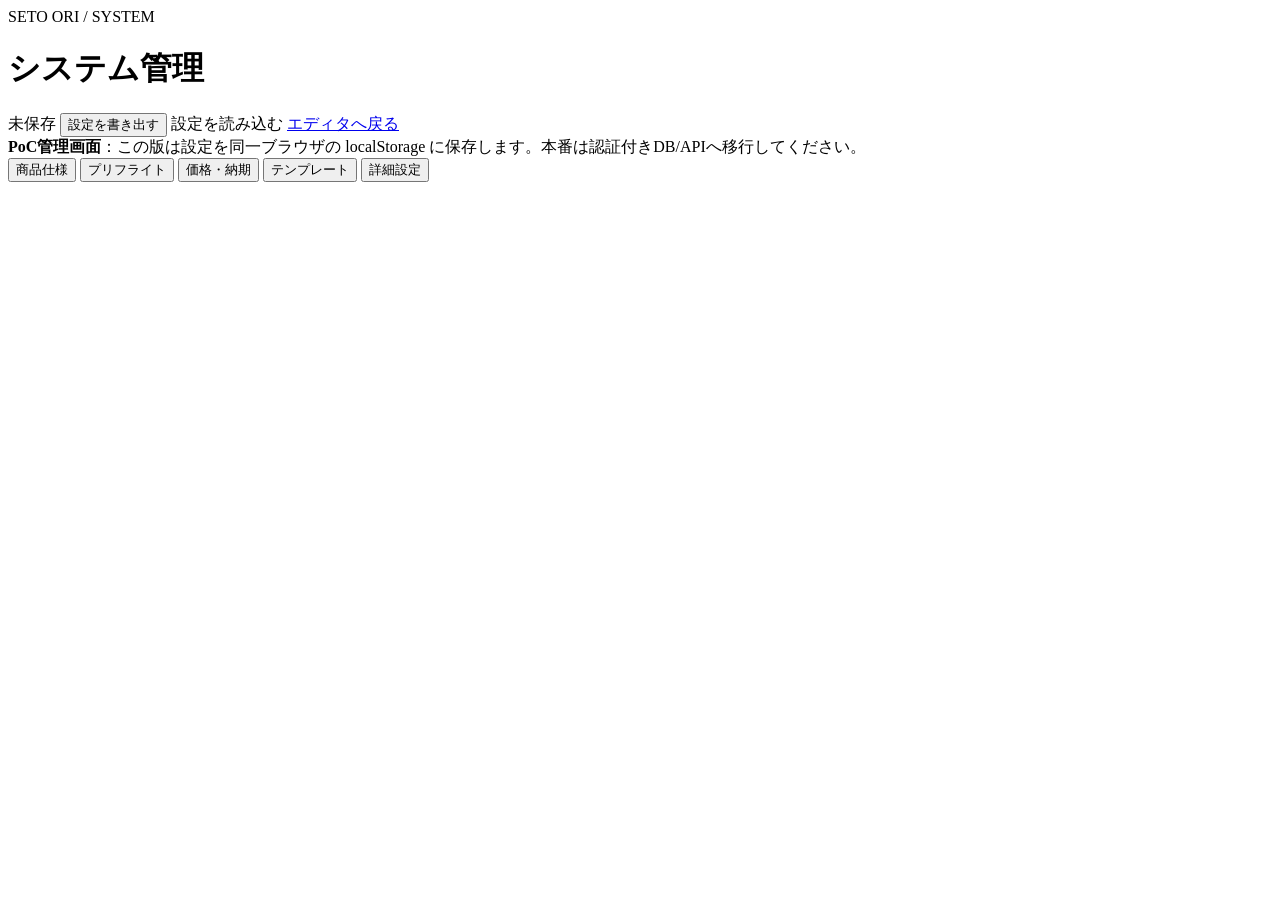
==== admin.html @ 7f44ea13 "Add system maintenance UI" ====
<!DOCTYPE html>
<html lang="ja">
<head>
<meta charset="UTF-8" />
<meta name="viewport" content="width=device-width, initial-scale=1.0" />
<title>瀬戸織ネーム システム管理</title>
<link rel="preconnect" href="https://fonts.googleapis.com" />
<link rel="preconnect" href="https://fonts.gstatic.com" crossorigin />
<link href="https://fonts.googleapis.com/css2?family=Noto+Sans+JP:wght@400;500;600;700&family=Noto+Serif+JP:wght@600;700&display=swap" rel="stylesheet" />
<link rel="stylesheet" href="admin.css" />
</head>
<body>
<header class="admin-topbar">
  <div>
    <div class="eyebrow">SETO ORI / SYSTEM</div>
    <h1>システム管理</h1>
  </div>
  <div class="admin-actions">
    <span class="save-state" id="saveState">未保存</span>
    <button class="btn secondary" id="exportBtn">設定を書き出す</button>
    <label class="btn secondary file-btn">設定を読み込む<input type="file" id="importInput" accept="application/json" hidden></label>
    <a class="btn" href="index.html">エディタへ戻る</a>
  </div>
</header>

<div class="notice">
  <b>PoC管理画面</b>：この版は設定を同一ブラウザの localStorage に保存します。本番は認証付きDB/APIへ移行してください。
</div>

<div class="admin-shell">
  <aside class="admin-nav">
    <button class="nav-item active" data-view="products">商品仕様</button>
    <button class="nav-item" data-view="preflight">プリフライト</button>
    <button class="nav-item" data-view="estimate">価格・納期</button>
    <button class="nav-item" data-view="templates">テンプレート</button>
    <button class="nav-item" data-view="advanced">詳細設定</button>
  </aside>
  <main class="admin-main">
    <div id="view"></div>
  </main>
</div>

<div class="toast" id="toast" hidden></div>
<script src="admin.js"></script>
</body>
</html>
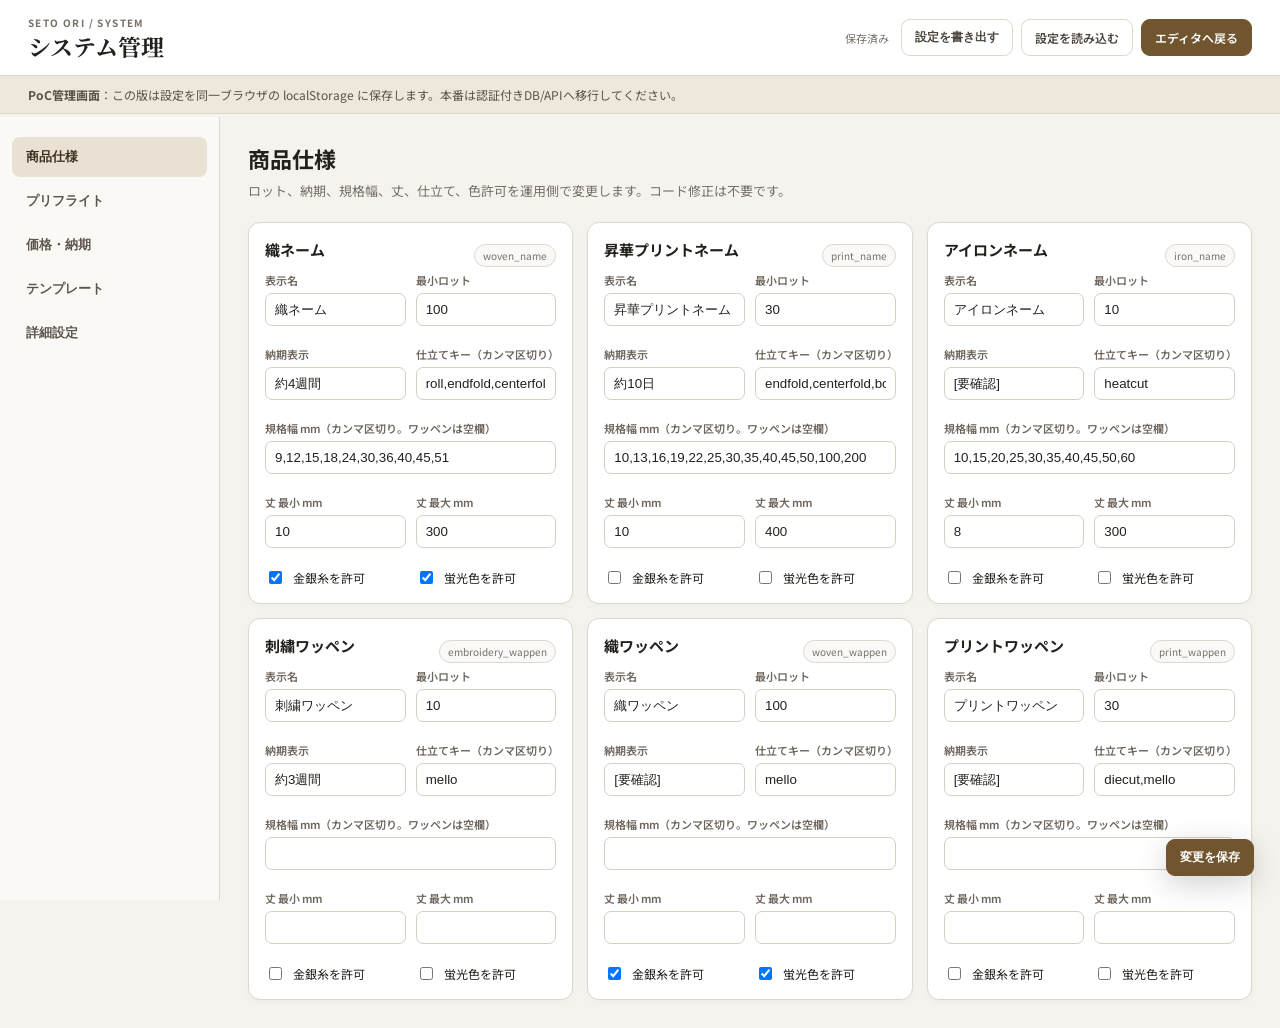
==== commit c99d321d: "Return admin to configured editor" ====
--- a/admin.html
+++ b/admin.html
@@ -19,7 +19,7 @@
     <span class="save-state" id="saveState">未保存</span>
     <button class="btn secondary" id="exportBtn">設定を書き出す</button>
     <label class="btn secondary file-btn">設定を読み込む<input type="file" id="importInput" accept="application/json" hidden></label>
-    <a class="btn" href="index.html">エディタへ戻る</a>
+    <a class="btn" href="editor.html">エディタへ戻る</a>
   </div>
 </header>
 
--- a/admin.css
+++ b/admin.css
@@ -0,0 +1 @@
+:root{--bg:#f5f3ee;--panel:#fff;--ink:#24211d;--muted:#777068;--line:#ddd7cd;--accent:#8a6a38;--soft:#eee8dd;--danger:#a84444;--ok:#4d765f}*{box-sizing:border-box}body{margin:0;background:var(--bg);color:var(--ink);font-family:'Noto Sans JP',system-ui,sans-serif}.admin-topbar{height:76px;background:#fff;border-bottom:1px solid var(--line);display:flex;align-items:center;justify-content:space-between;padding:0 28px;position:sticky;top:0;z-index:20}.eyebrow{font-size:10px;letter-spacing:.14em;color:var(--muted);font-weight:700}.admin-topbar h1{font:700 23px/1.1 'Noto Serif JP',serif;margin:4px 0 0}.admin-actions{display:flex;gap:8px;align-items:center}.btn{appearance:none;border:1px solid #70552f;background:#70552f;color:#fff;border-radius:9px;padding:9px 13px;font-size:12px;font-weight:600;text-decoration:none;cursor:pointer}.btn.secondary{background:#fff;color:#4d463e;border-color:var(--line)}.btn.danger{background:#fff;color:var(--danger);border-color:#dfbcbc}.file-btn{display:inline-flex;align-items:center}.save-state{font-size:11px;color:var(--muted);margin-right:4px}.notice{padding:10px 28px;background:#eee8dc;border-bottom:1px solid #ded6c7;font-size:12px;color:#5a5146}.admin-shell{display:grid;grid-template-columns:220px 1fr;min-height:calc(100vh - 117px)}.admin-nav{padding:20px 12px;border-right:1px solid var(--line);background:#faf9f6;position:sticky;top:117px;height:calc(100vh - 117px)}.nav-item{display:block;width:100%;border:0;background:transparent;text-align:left;padding:11px 14px;border-radius:8px;font-weight:600;color:#5d554c;cursor:pointer;margin-bottom:4px}.nav-item.active{background:#e9e1d4;color:#3f3020}.admin-main{padding:28px;min-width:0}.page-head{display:flex;justify-content:space-between;align-items:flex-start;margin-bottom:20px}.page-head h2{margin:0 0 6px;font-size:22px}.page-head p{margin:0;color:var(--muted);font-size:13px;line-height:1.7}.grid{display:grid;grid-template-columns:repeat(auto-fit,minmax(320px,1fr));gap:14px}.card{background:#fff;border:1px solid var(--line);border-radius:12px;padding:16px;box-shadow:0 2px 7px rgba(37,28,18,.03)}.card h3{font-size:15px;margin:0 0 12px}.field-grid{display:grid;grid-template-columns:1fr 1fr;gap:10px}.field{display:flex;flex-direction:column;gap:5px;margin-bottom:10px}.field.full{grid-column:1/-1}.field label{font-size:11px;font-weight:600;color:#6e665d}.field input,.field textarea,.field select{width:100%;border:1px solid #d5cfc5;border-radius:7px;background:#fff;padding:8px 9px;font:12px/1.5 inherit;color:var(--ink)}.field textarea{min-height:76px;resize:vertical}.hint{font-size:10px;color:#8a8278}.row{display:flex;gap:8px;align-items:center}.row.between{justify-content:space-between}.section-actions{display:flex;gap:8px;align-items:center}.pill{display:inline-flex;align-items:center;border:1px solid var(--line);border-radius:999px;padding:3px 8px;font-size:10px;color:var(--muted);background:#faf9f7}.check{display:flex;gap:8px;align-items:center;font-size:12px}.table-wrap{overflow:auto;border:1px solid var(--line);border-radius:10px;background:#fff}.table{width:100%;border-collapse:collapse;font-size:12px}.table th,.table td{padding:10px;border-bottom:1px solid #eee9e1;text-align:left;vertical-align:middle}.table th{font-size:10px;color:#71695f;background:#faf8f4;position:sticky;top:0}.table input,.table select{border:1px solid #d8d1c7;border-radius:6px;padding:6px 7px;font:inherit;max-width:180px}.template-toolbar{display:flex;gap:8px;align-items:center;margin-bottom:12px}.template-toolbar input,.template-toolbar select{border:1px solid var(--line);border-radius:8px;padding:8px 9px;background:#fff}.empty{padding:30px;text-align:center;color:var(--muted);background:#fff;border:1px dashed var(--line);border-radius:10px}.json-box{width:100%;min-height:440px;border:1px solid var(--line);border-radius:10px;padding:14px;background:#171717;color:#eee;font:12px/1.55 ui-monospace,SFMono-Regular,Menlo,monospace}.sticky-save{position:fixed;right:26px;bottom:24px;z-index:30;box-shadow:0 8px 30px rgba(0,0,0,.18)}.toast{position:fixed;left:50%;bottom:24px;transform:translateX(-50%);background:#27231e;color:#fff;padding:10px 16px;border-radius:999px;font-size:12px;z-index:100;box-shadow:0 10px 30px rgba(0,0,0,.2)}@media(max-width:900px){.admin-topbar{height:auto;gap:12px;align-items:flex-start;padding:14px 16px;flex-direction:column}.admin-actions{flex-wrap:wrap}.notice{padding:10px 16px}.admin-shell{grid-template-columns:1fr}.admin-nav{position:static;height:auto;display:flex;overflow:auto;border-right:0;border-bottom:1px solid var(--line);padding:8px}.nav-item{white-space:nowrap;width:auto;margin:0}.admin-main{padding:18px}.field-grid{grid-template-columns:1fr}.grid{grid-template-columns:1fr}}
